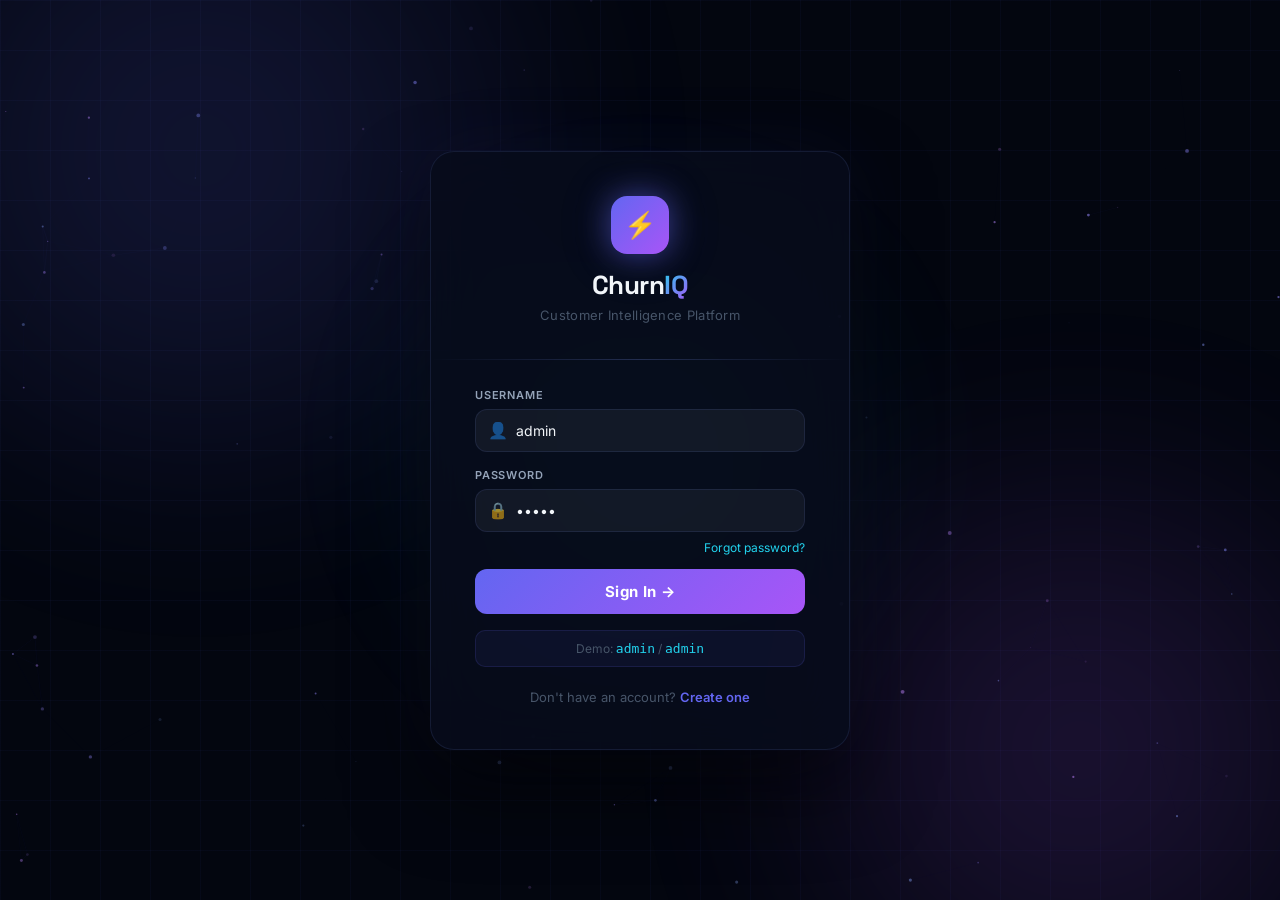
==== templates/index.html @ 241c0736 "Initial commit" ====
<!DOCTYPE html>
<html lang="en">
<head>
<meta charset="UTF-8">
<meta name="viewport" content="width=device-width, initial-scale=1.0">
<title>ChurnLens — Login</title>
<link href="https://fonts.googleapis.com/css2?family=Inter:wght@300;400;500;600;700;800;900&family=Space+Grotesk:wght@400;500;600;700&display=swap" rel="stylesheet">
<style>
*{margin:0;padding:0;box-sizing:border-box;}
:root{
  --bg:#03060f;--card:rgba(12,18,35,0.9);
  --accent:#6366f1;--accent2:#22d3ee;--accent3:#a855f7;
  --green:#10b981;--red:#ef4444;--yellow:#f59e0b;
  --text:#f1f5f9;--text2:#94a3b8;--text3:#475569;
  --border:rgba(99,120,200,0.15);--border2:rgba(99,120,200,0.3);
}
body{font-family:'Inter',sans-serif;background:var(--bg);color:var(--text);min-height:100vh;overflow:hidden;}
.scene{position:fixed;inset:0;z-index:0;}
canvas#bg{position:absolute;inset:0;width:100%;height:100%;}
.glow{position:absolute;border-radius:50%;filter:blur(100px);opacity:.18;pointer-events:none;}
.g1{width:700px;height:700px;background:radial-gradient(#6366f1,transparent);top:-200px;left:-150px;animation:drift 10s ease-in-out infinite alternate;}
.g2{width:600px;height:600px;background:radial-gradient(#a855f7,transparent);bottom:-150px;right:-100px;animation:drift 14s ease-in-out infinite alternate-reverse;}
.g3{width:400px;height:400px;background:radial-gradient(#22d3ee,transparent);top:50%;left:50%;transform:translate(-50%,-50%);animation:pulse2 6s ease-in-out infinite;}
@keyframes drift{to{transform:translate(60px,40px);}}
@keyframes pulse2{0%,100%{opacity:.12}50%{opacity:.2}}
.grid-bg{position:absolute;inset:0;background-image:linear-gradient(rgba(99,120,255,.04) 1px,transparent 1px),linear-gradient(90deg,rgba(99,120,255,.04) 1px,transparent 1px);background-size:50px 50px;}

.login-wrap{position:relative;z-index:10;min-height:100vh;display:flex;align-items:center;justify-content:center;padding:20px;}
.login-card{
  width:420px;
  background:rgba(8,12,28,0.85);
  border:1px solid var(--border);
  border-radius:24px;
  padding:44px;
  backdrop-filter:blur(30px);
  box-shadow:0 40px 80px rgba(0,0,0,.6),0 0 80px rgba(99,102,241,.08);
  animation:cardIn .6s cubic-bezier(.34,1.56,.64,1);
}
@keyframes cardIn{from{opacity:0;transform:translateY(40px) scale(.96)}to{opacity:1;transform:none}}
.brand{text-align:center;margin-bottom:36px;}
.brand-icon{
  width:58px;height:58px;border-radius:16px;margin:0 auto 14px;
  background:linear-gradient(135deg,var(--accent),var(--accent3));
  display:flex;align-items:center;justify-content:center;font-size:26px;
  box-shadow:0 0 30px rgba(99,102,241,.5),0 0 60px rgba(99,102,241,.15);
  animation:iconPulse 3s ease-in-out infinite;
}
@keyframes iconPulse{0%,100%{box-shadow:0 0 30px rgba(99,102,241,.5)}50%{box-shadow:0 0 50px rgba(99,102,241,.8),0 0 80px rgba(99,102,241,.3)}}
.brand h1{font-family:'Space Grotesk',sans-serif;font-size:26px;font-weight:700;letter-spacing:-.5px;}
.brand h1 span{background:linear-gradient(135deg,var(--accent2),var(--accent3));-webkit-background-clip:text;-webkit-text-fill-color:transparent;}
.brand p{font-size:13px;color:var(--text3);margin-top:5px;letter-spacing:.3px;}
.divider{height:1px;background:linear-gradient(90deg,transparent,var(--border2),transparent);margin:0 -44px 28px;}

.form-group{margin-bottom:16px;}
.form-label{display:block;font-size:11px;font-weight:600;color:var(--text2);letter-spacing:.8px;text-transform:uppercase;margin-bottom:7px;}
.input-wrap{position:relative;}
.input-icon{position:absolute;left:13px;top:50%;transform:translateY(-50%);font-size:16px;pointer-events:none;opacity:.6;}
.form-input{
  width:100%;padding:12px 14px 12px 40px;
  background:rgba(255,255,255,.05);
  border:1px solid var(--border);
  border-radius:12px;color:var(--text);
  font-size:14px;font-family:'Inter',sans-serif;
  outline:none;transition:all .25s;
}
.form-input:focus{border-color:var(--accent);background:rgba(99,102,241,.06);box-shadow:0 0 0 3px rgba(99,102,241,.12);}
.form-input::placeholder{color:var(--text3);}
.forgot{display:flex;justify-content:flex-end;margin-top:-8px;margin-bottom:6px;}
.forgot a{font-size:12px;color:var(--accent2);text-decoration:none;}
.btn-login{
  width:100%;padding:13px;margin-top:8px;
  background:linear-gradient(135deg,var(--accent),var(--accent3));
  border:none;border-radius:12px;color:#fff;
  font-size:15px;font-weight:700;font-family:'Inter',sans-serif;
  cursor:pointer;transition:all .25s;letter-spacing:.3px;
  position:relative;overflow:hidden;
}
.btn-login::before{content:'';position:absolute;inset:0;background:rgba(255,255,255,.1);opacity:0;transition:opacity .2s;}
.btn-login:hover::before{opacity:1;}
.btn-login:hover{transform:translateY(-2px);box-shadow:0 12px 30px rgba(99,102,241,.4);}
.btn-login:active{transform:translateY(0);}
.login-footer{text-align:center;font-size:13px;color:var(--text3);margin-top:22px;}
.login-footer a{color:var(--accent);text-decoration:none;font-weight:600;}
.demo-hint{
  margin-top:16px;padding:10px 14px;
  background:rgba(99,102,241,.07);border:1px solid rgba(99,102,241,.15);
  border-radius:10px;font-size:12px;color:var(--text3);text-align:center;
}
.demo-hint code{color:var(--accent2);font-family:monospace;font-size:13px;}
.error-msg{display:none;margin-top:10px;padding:10px;background:rgba(239,68,68,.12);border:1px solid rgba(239,68,68,.25);border-radius:8px;font-size:13px;color:#fc8181;text-align:center;}
</style>
</head>
<body style="background:#03060f;color:#f1f5f9;">
<div class="scene">
  <canvas id="bg"></canvas>
  <div class="grid-bg"></div>
  <div class="glow g1"></div>
  <div class="glow g2"></div>
  <div class="glow g3"></div>
</div>

<div class="login-wrap">
  <div class="login-card">
    <div class="brand">
      <div class="brand-icon">⚡</div>
      <h1>Churn<span>IQ</span></h1>
      <p>Customer Intelligence Platform</p>
    </div>
    <div class="divider"></div>

    <div class="form-group">
      <label class="form-label">Username</label>
      <div class="input-wrap">
        <span class="input-icon">👤</span>
        <input class="form-input" id="uname" placeholder="Enter your username" value="admin">
      </div>
    </div>
    <div class="form-group">
      <label class="form-label">Password</label>
      <div class="input-wrap">
        <span class="input-icon">🔒</span>
        <input class="form-input" id="upass" type="password" placeholder="Enter your password" value="admin">
      </div>
    </div>
    <div class="forgot"><a href="#">Forgot password?</a></div>
    <div id="errMsg" class="error-msg">Invalid credentials. Try admin / admin</div>
    <button class="btn-login" onclick="doLogin()">Sign In →</button>
    <div class="demo-hint">Demo: <code>admin</code> / <code>admin</code></div>
    <div class="login-footer">Don't have an account? <a href="/register">Create one</a></div>
  </div>
</div>

<script>
// Particle canvas bg
const canvas = document.getElementById('bg');
const ctx = canvas.getContext('2d');
let W,H,particles=[];
function resize(){W=canvas.width=window.innerWidth;H=canvas.height=window.innerHeight;init();}
function init(){
  particles=[];
  for(let i=0;i<80;i++) particles.push({
    x:Math.random()*W, y:Math.random()*H,
    vx:(Math.random()-.5)*.3, vy:(Math.random()-.5)*.3,
    r:Math.random()*1.5+.5, a:Math.random()*.5+.1,
    c:`hsl(${220+Math.random()*60},70%,70%)`
  });
}
function draw(){
  ctx.clearRect(0,0,W,H);
  particles.forEach(p=>{
    p.x+=p.vx; p.y+=p.vy;
    if(p.x<0||p.x>W)p.vx*=-1;
    if(p.y<0||p.y>H)p.vy*=-1;
    ctx.beginPath();ctx.arc(p.x,p.y,p.r,0,Math.PI*2);
    ctx.fillStyle=p.c;ctx.globalAlpha=p.a;ctx.fill();
  });
  // connections
  ctx.globalAlpha=1;
  for(let i=0;i<particles.length;i++){
    for(let j=i+1;j<particles.length;j++){
      const dx=particles[i].x-particles[j].x, dy=particles[i].y-particles[j].y;
      const d=Math.sqrt(dx*dx+dy*dy);
      if(d<100){
        ctx.beginPath();ctx.moveTo(particles[i].x,particles[i].y);ctx.lineTo(particles[j].x,particles[j].y);
        ctx.strokeStyle=`rgba(99,102,241,${.08*(1-d/100)})`;ctx.lineWidth=.5;ctx.stroke();
      }
    }
  }
  requestAnimationFrame(draw);
}
window.addEventListener('resize',resize);resize();draw();

function doLogin(){
  const u=document.getElementById('uname').value;
  const p=document.getElementById('upass').value;
  if(u==='admin'&&p==='admin'){
    document.querySelector('.login-card').style.animation='cardOut .4s ease forwards';
    setTimeout(()=>location.href='/dashboard',400);
  } else {
    document.getElementById('errMsg').style.display='block';
    document.querySelector('.login-card').style.animation='shake .4s ease';
    setTimeout(()=>document.querySelector('.login-card').style.animation='',400);
  }
}
document.addEventListener('keydown',e=>{if(e.key==='Enter')doLogin();});
const style=document.createElement('style');
style.textContent='@keyframes cardOut{to{opacity:0;transform:scale(.95) translateY(-20px)}} @keyframes shake{0%,100%{transform:translateX(0)}25%{transform:translateX(-8px)}75%{transform:translateX(8px)}}';
document.head.appendChild(style);
</script>
</body>
</html>
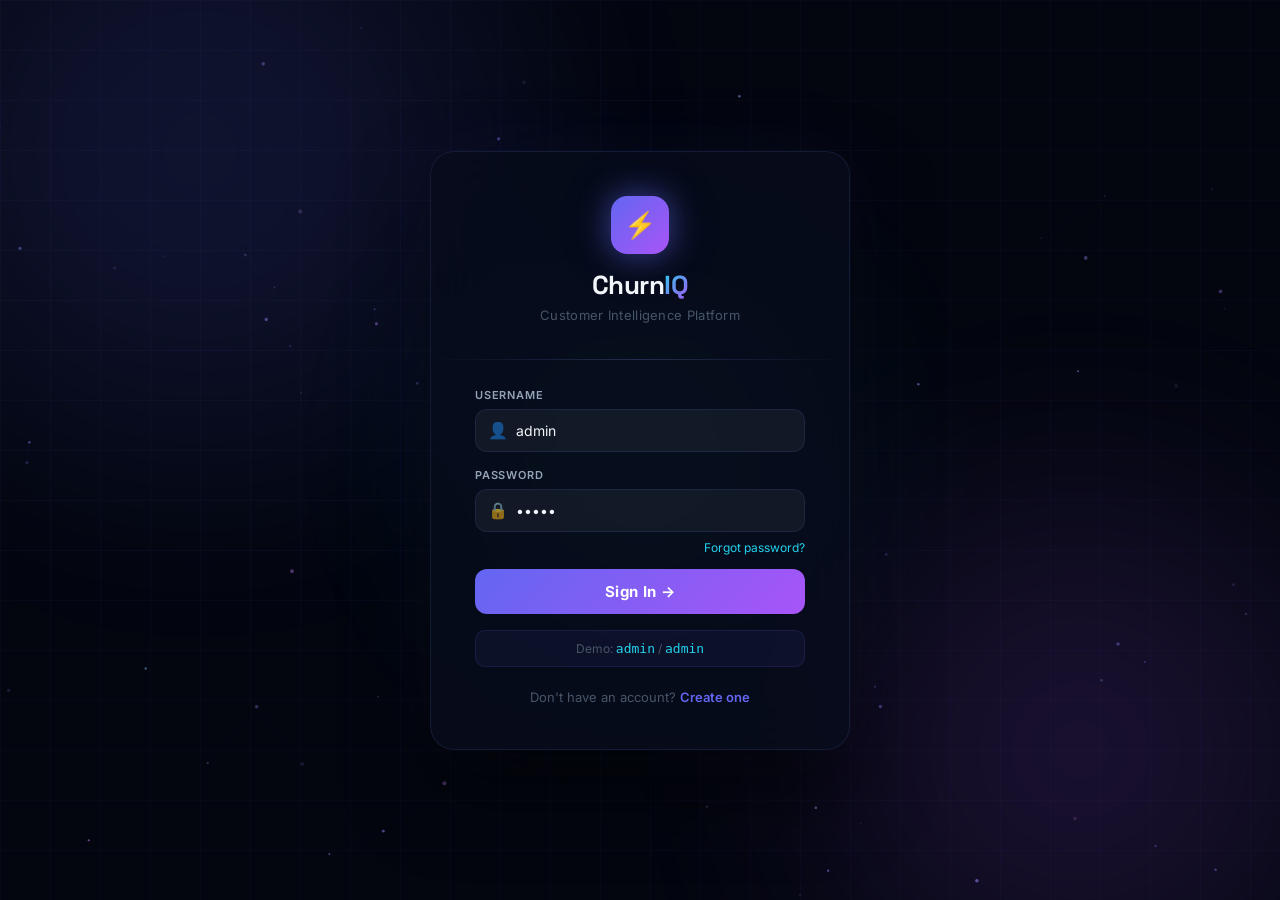
==== commit 810f5644: "Updated project files" ====
--- a/templates/index.html
+++ b/templates/index.html
@@ -123,7 +123,7 @@
       </div>
     </div>
     <div class="forgot"><a href="#">Forgot password?</a></div>
-    <div id="errMsg" class="error-msg">Invalid credentials. Try admin / admin</div>
+    <div id="errMsg" class="error-msg">Invalid username or password.</div>
     <button class="btn-login" onclick="doLogin()">Sign In →</button>
     <div class="demo-hint">Demo: <code>admin</code> / <code>admin</code></div>
     <div class="login-footer">Don't have an account? <a href="/register">Create one</a></div>
@@ -171,20 +171,52 @@
 window.addEventListener('resize',resize);resize();draw();
 
 function doLogin(){
-  const u=document.getElementById('uname').value;
-  const p=document.getElementById('upass').value;
-  if(u==='admin'&&p==='admin'){
-    document.querySelector('.login-card').style.animation='cardOut .4s ease forwards';
-    setTimeout(()=>location.href='/dashboard',400);
-  } else {
-    document.getElementById('errMsg').style.display='block';
-    document.querySelector('.login-card').style.animation='shake .4s ease';
-    setTimeout(()=>document.querySelector('.login-card').style.animation='',400);
-  }
-}
-document.addEventListener('keydown',e=>{if(e.key==='Enter')doLogin();});
-const style=document.createElement('style');
-style.textContent='@keyframes cardOut{to{opacity:0;transform:scale(.95) translateY(-20px)}} @keyframes shake{0%,100%{transform:translateX(0)}25%{transform:translateX(-8px)}75%{transform:translateX(8px)}}';
+  const u = document.getElementById('uname').value.trim();
+  const p = document.getElementById('upass').value;
+  const errEl = document.getElementById('errMsg');
+  errEl.style.display = 'none';
+
+  if(!u || !p){
+    showLoginErr('Please enter both username and password.');
+    return;
+  }
+
+  // Check built-in admin account
+  if(u.toLowerCase() === 'admin' && p === 'admin'){
+    loginSuccess('Admin');
+    return;
+  }
+
+  // Check registered users from localStorage
+  const users = JSON.parse(localStorage.getItem('cl_users') || '{}');
+  const key = u.toLowerCase();
+  if(users[key] && users[key].password === p){
+    loginSuccess(users[key].fname || users[key].username);
+    return;
+  }
+
+  // Wrong credentials
+  showLoginErr('Invalid username or password. Check your details and try again.');
+}
+
+function loginSuccess(name){
+  // Store current user session
+  localStorage.setItem('cl_session', JSON.stringify({ name: name, time: Date.now() }));
+  document.querySelector('.login-card').style.animation = 'cardOut .4s ease forwards';
+  setTimeout(() => location.href = '/dashboard', 420);
+}
+
+function showLoginErr(msg){
+  const el = document.getElementById('errMsg');
+  el.textContent = msg;
+  el.style.display = 'block';
+  document.querySelector('.login-card').style.animation = 'shake .4s ease';
+  setTimeout(() => document.querySelector('.login-card').style.animation = '', 420);
+}
+
+document.addEventListener('keydown', e => { if(e.key === 'Enter') doLogin(); });
+const style = document.createElement('style');
+style.textContent = '@keyframes cardOut{to{opacity:0;transform:scale(.95) translateY(-20px)}} @keyframes shake{0%,100%{transform:translateX(0)}25%{transform:translateX(-8px)}75%{transform:translateX(8px)}}';
 document.head.appendChild(style);
 </script>
 </body>
